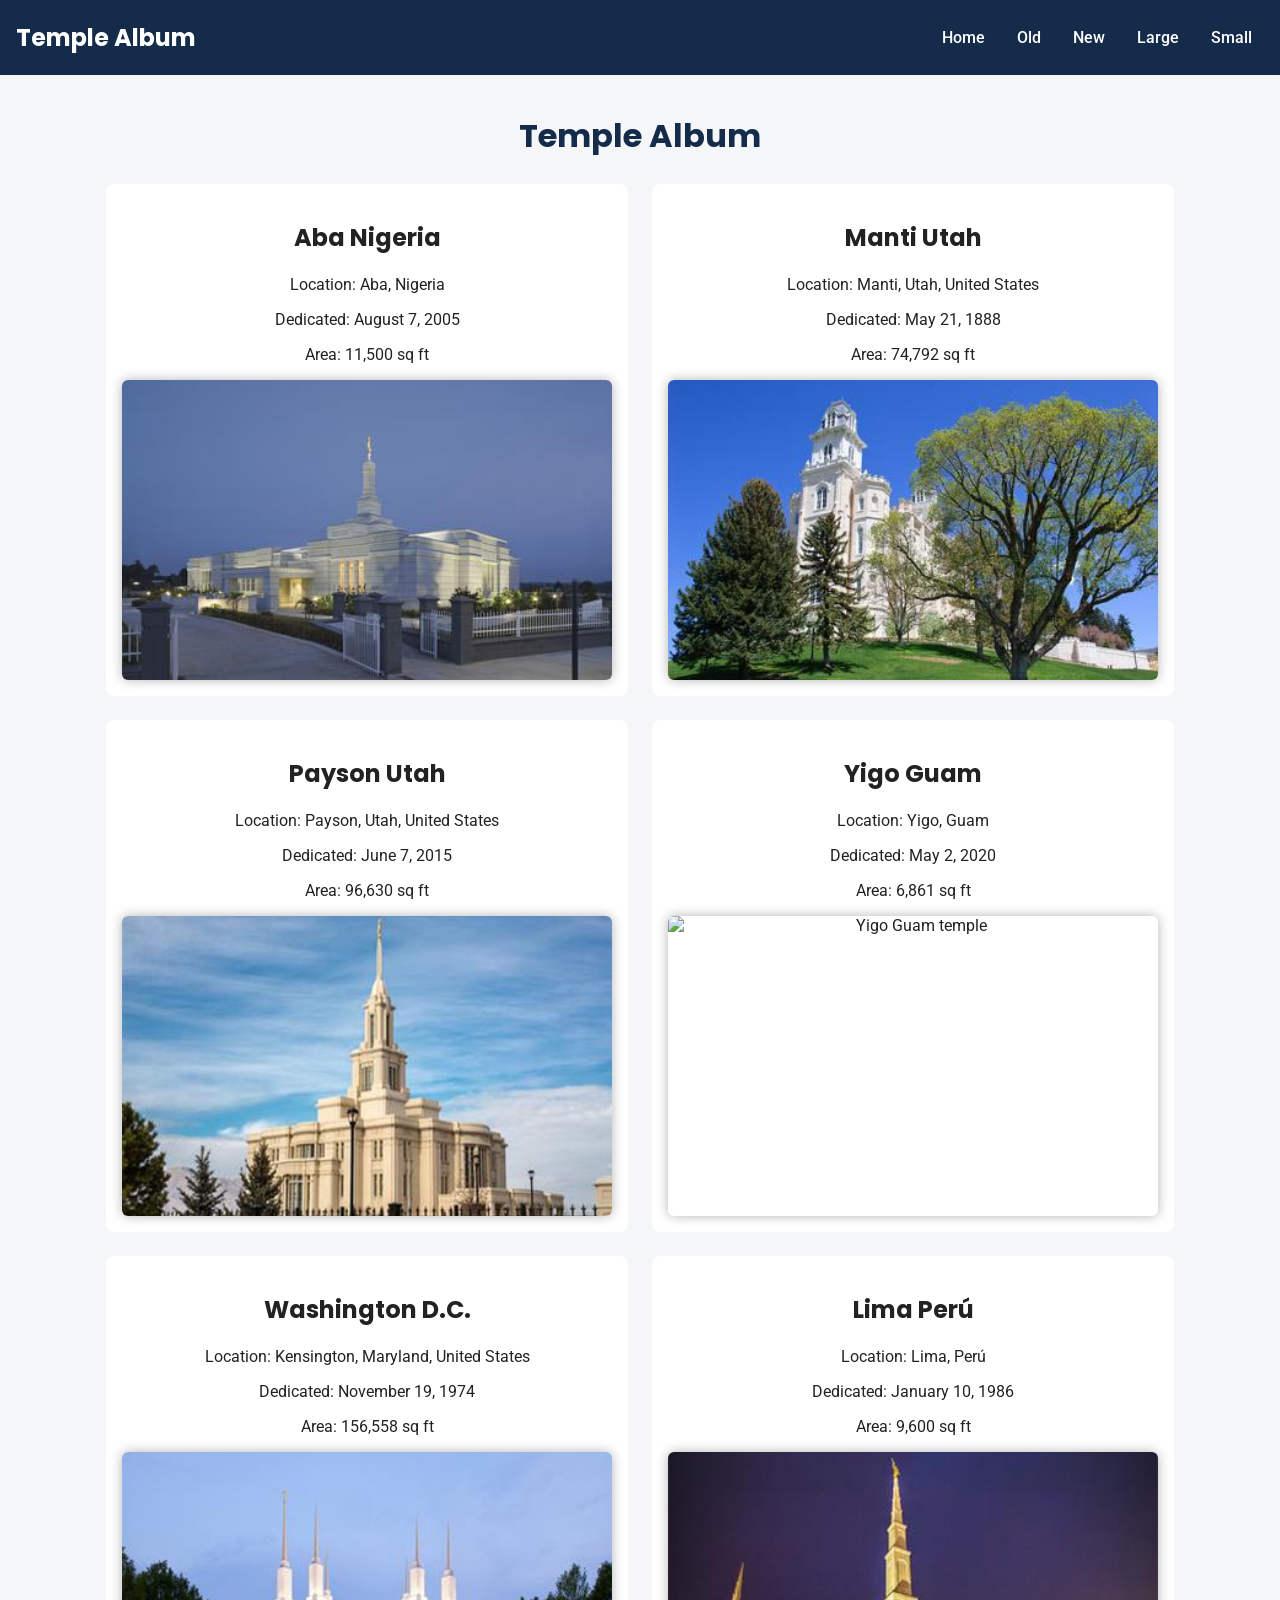
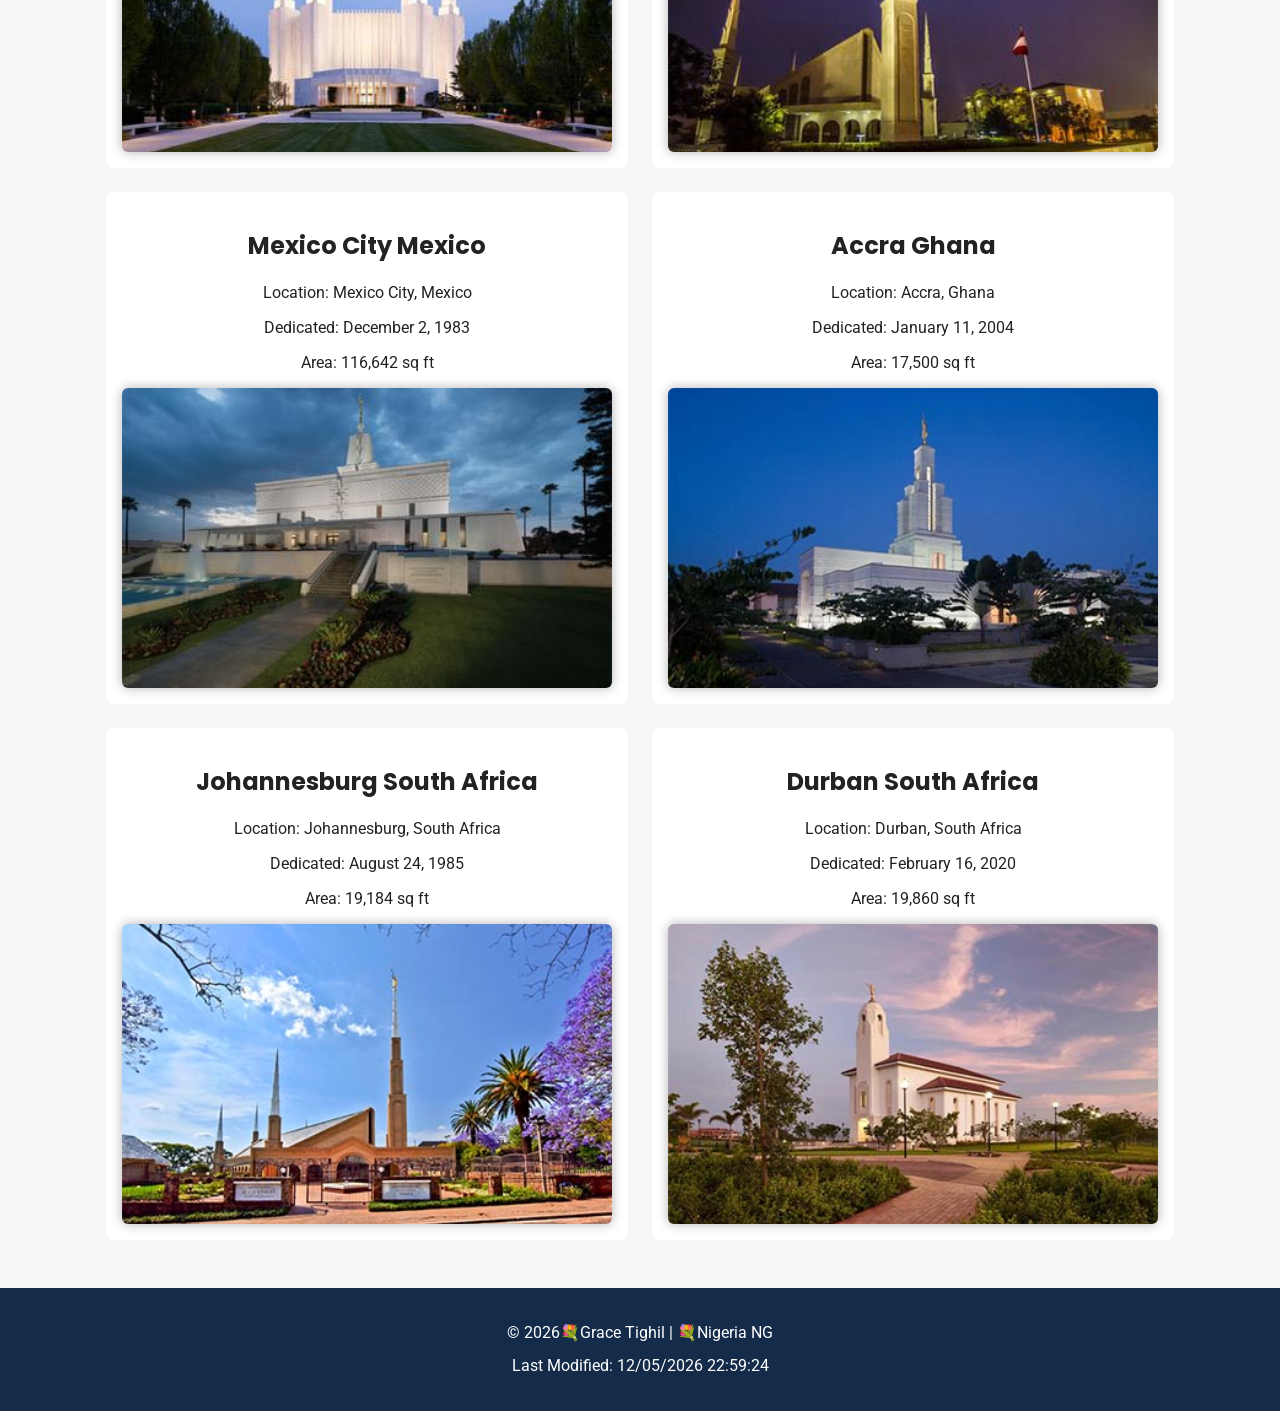
==== filtered-temples.html @ a92224c7 "updated" ====
<!DOCTYPE html>
<html lang="en">
<head>
    <meta charset="UTF-8">
    <meta name="viewport" content="width=device-width, initial-scale=1.0">
    <meta name="author" content="Grace Tighil">
    <meta name="description" content="A responsive temple album displaying temple names, locations, dedication dates, sizes, and photographs.">
    
    <title>Temple Album | WDD 131</title>
    <link rel="icon" href="favicon.svg" type="image/svg+xml">

    <link rel="stylesheet" href="styles/filtered-temples.css">
    <link rel="stylesheet" href="styles/filtered-temples-large.css">

    <script src="scripts/filtered-temples.js" defer></script>

    <link rel="preconnect" href="https://fonts.googleapis.com">
    <link rel="preconnect" href="https://fonts.gstatic.com" crossorigin>
    <link href="https://fonts.googleapis.com/css2?family=Poppins:wght@400;500;700&family=Roboto:ital,wght@0,100..900;1,100..900&display=swap" rel="stylesheet">
</head>
<body>
    <header>
        <h2>Temple Album</h2>

        <button id="menu-button" aria-label="open navigation menu" aria-expanded="false">
            ☰
        </button>

    <nav id="navigation">
    <a href="#" id="home">Home</a>
    <a href="#" id="old">Old</a>
    <a href="#" id="new">New</a>
    <a href="#" id="large">Large</a>
    <a href="#" id="small">Small</a>
</nav>
    </header>

    <main>
        <h1>Temple Album</h1>

        <div class="temple-grid">

        </div>
    </main>

    <footer>
        <p>&copy; <span id="currentyear"></span>💐Grace Tighil | 💐Nigeria NG </p>
        <p id="lastModified"></p>
    </footer>
    
</body>
</html>
---- styles/filtered-temples.css ----
/* General page styles */
* {
    box-sizing: border-box;
}

body {
    margin: 0;
    font-family: "Roboto", sans-serif;
    background-color: #f4f6f8;
    color: #222222;
}

/* Typography */
h1,
h2,
h3,
figcaption {
    font-family: "Poppins", sans-serif;
}

/* Header */
header {
    background-color: #142B4A;
    color: #FFFFFF;
    padding: 1rem;
    display: flex;
    justify-content: space-between;
    align-items: center;
    flex-wrap: wrap;
}

header h2 {
    margin: 0;
    font-size: 1.5rem;
}

/* Hamburger menu button */
#menu-button {
    display: block;
    padding: 0.4rem 0.7rem;
    border: 2px solid #C5A15A;
    border-radius: 5px;
    background-color: #142B4A;
    color: #FFFFFF;
    font-size: 1.5rem;
    cursor: pointer;
}

/* Mobile navigation */
nav {
    display: none;
    flex-direction: column;
    align-items: center;
    gap: 0.5rem;
    width: 100%;
    flex-basis: 100%;
}

nav.show {
    display: flex;
}

nav a {
    display: block;
    width: 100%;
    padding: 0.75rem;
    color: #FFFFFF;
    text-decoration: none;
    text-align: center;
    font-weight: 500;
}

/* Navigation hover effect */
nav a:hover {
    background-color: #C5A15A;
    color: #142B4A;
    border-radius: 5px;
}

/* Responsive images */
figure img {
    width: 100%;
    height: 300px;
    display: block;
    aspect-ratio: 399 / 250;
    object-fit: cover;
    object-position: center;
    border-radius: 6px;
    box-shadow: 0 0 12px rgba(0, 0, 0, 0.30);
}

/* Mobile picture layout */
.temple-grid {
    display: grid;
    grid-template-columns:  1fr;
    gap: 1.5rem;
}

/* Figures */
figure {
    margin: 0;
    background-color: #FFFFFF;
    padding: 1rem;
    border-radius: 8px;
    overflow: hidden;
    text-align: center;
}

/* Footer */
footer {
    background-color: #142B4A;
    color: #FFFFFF;
    text-align: center;
    padding: 1.5rem;
    margin-top: 2rem;
}

footer p {
    margin: 0.5rem 0;
    line-height: 1.6;
}

/* Main content*/
main {
    max-width: 1200px;
    margin: 0 auto;
    padding: 1rem;
}

h1 {
    text-align: center;
    color: #142B4A;
    margin-bottom: 1.5rem;
}


/* Image captions */
figcaption {
    padding: 0.75rem;
    font-weight: 500;
    color: #142B4A;
}
---- styles/filtered-temples-large.css ----
@media screen and (min-width: 768px) {

    /* Hide hamburger button */
    #menu-button {
        display: none;
    }

    /* Horizontal navigation */
    nav {
        display: flex;
        flex-direction: row;
        width: auto;
        flex-basis: auto;
        margin-top: 0;
    }

    nav a {
        width: auto;
    }

    /* Three-column picture layout */
    .temple-grid {
        grid-template-columns: repeat(2, 1fr);
    }

    /* Center main content */
    main {
        max-width: 1100px;
        margin: 0 auto;
        padding: 1rem;
    }
    
}
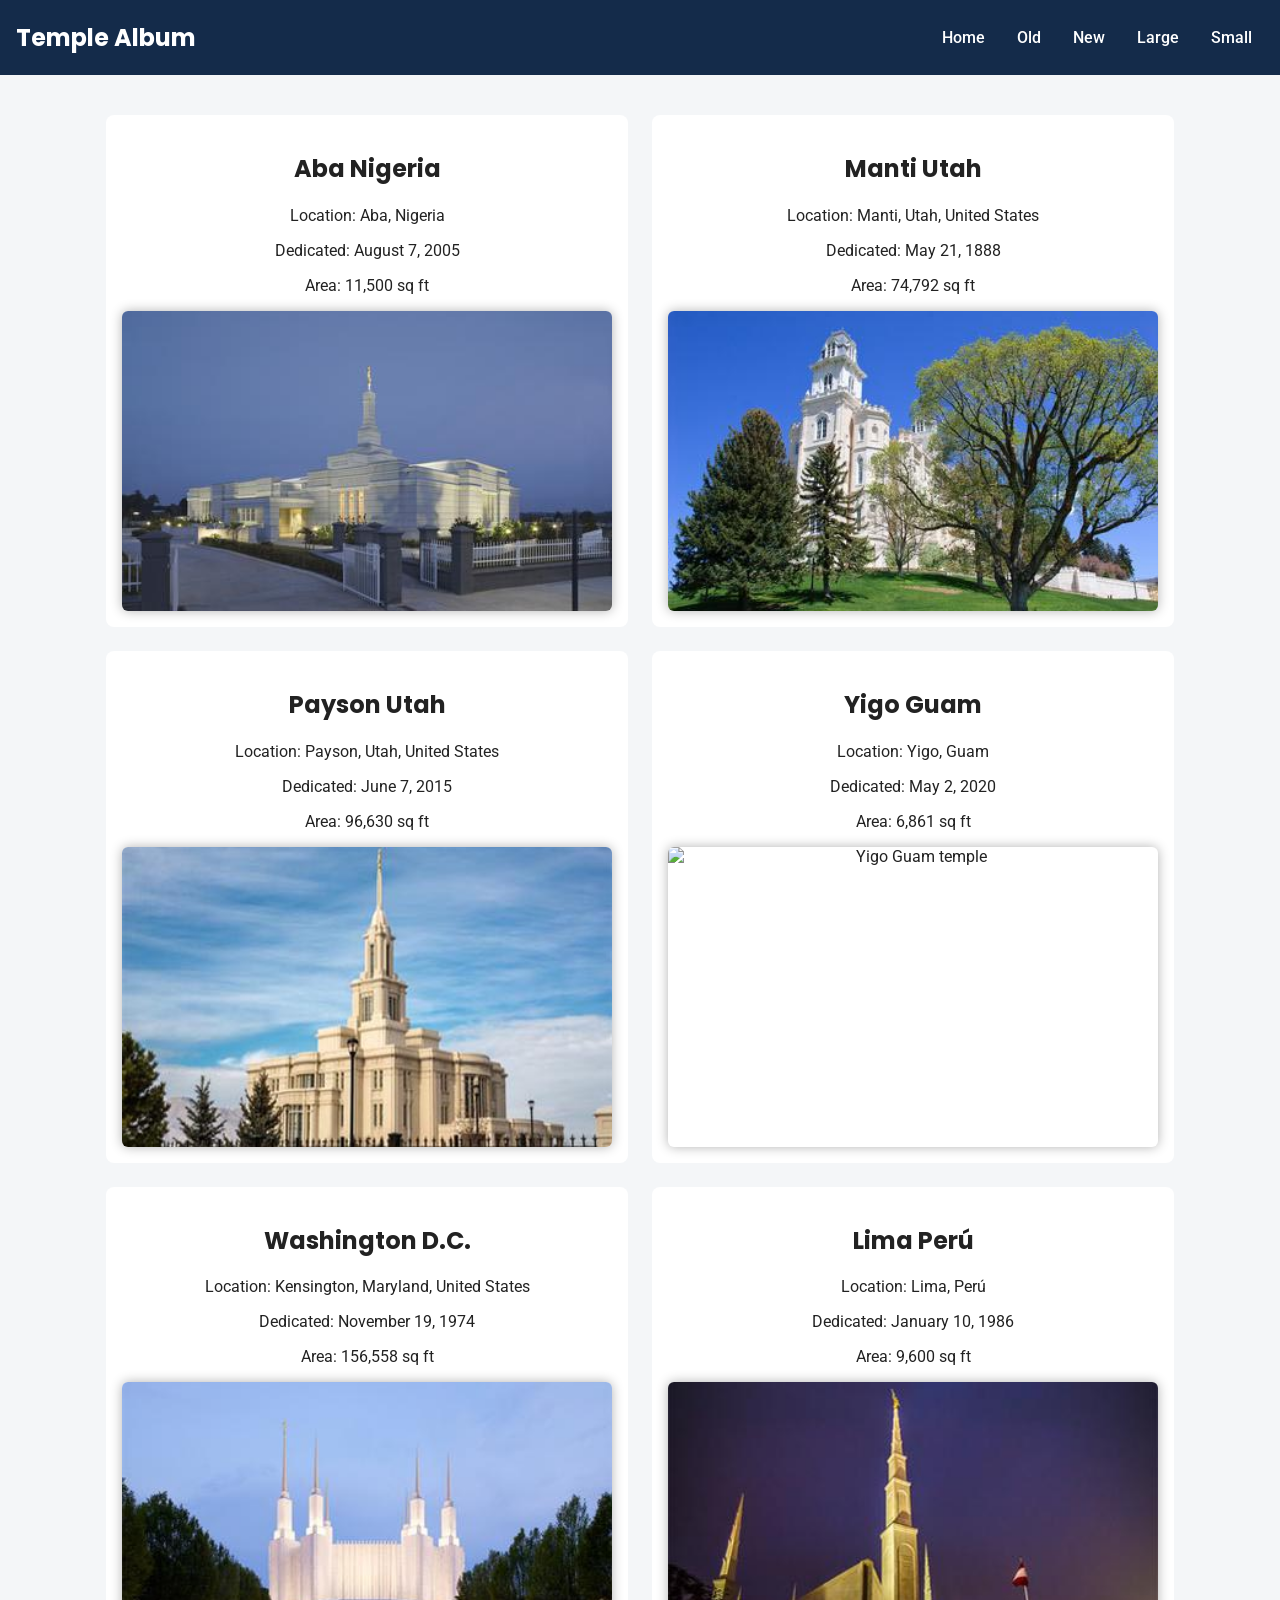
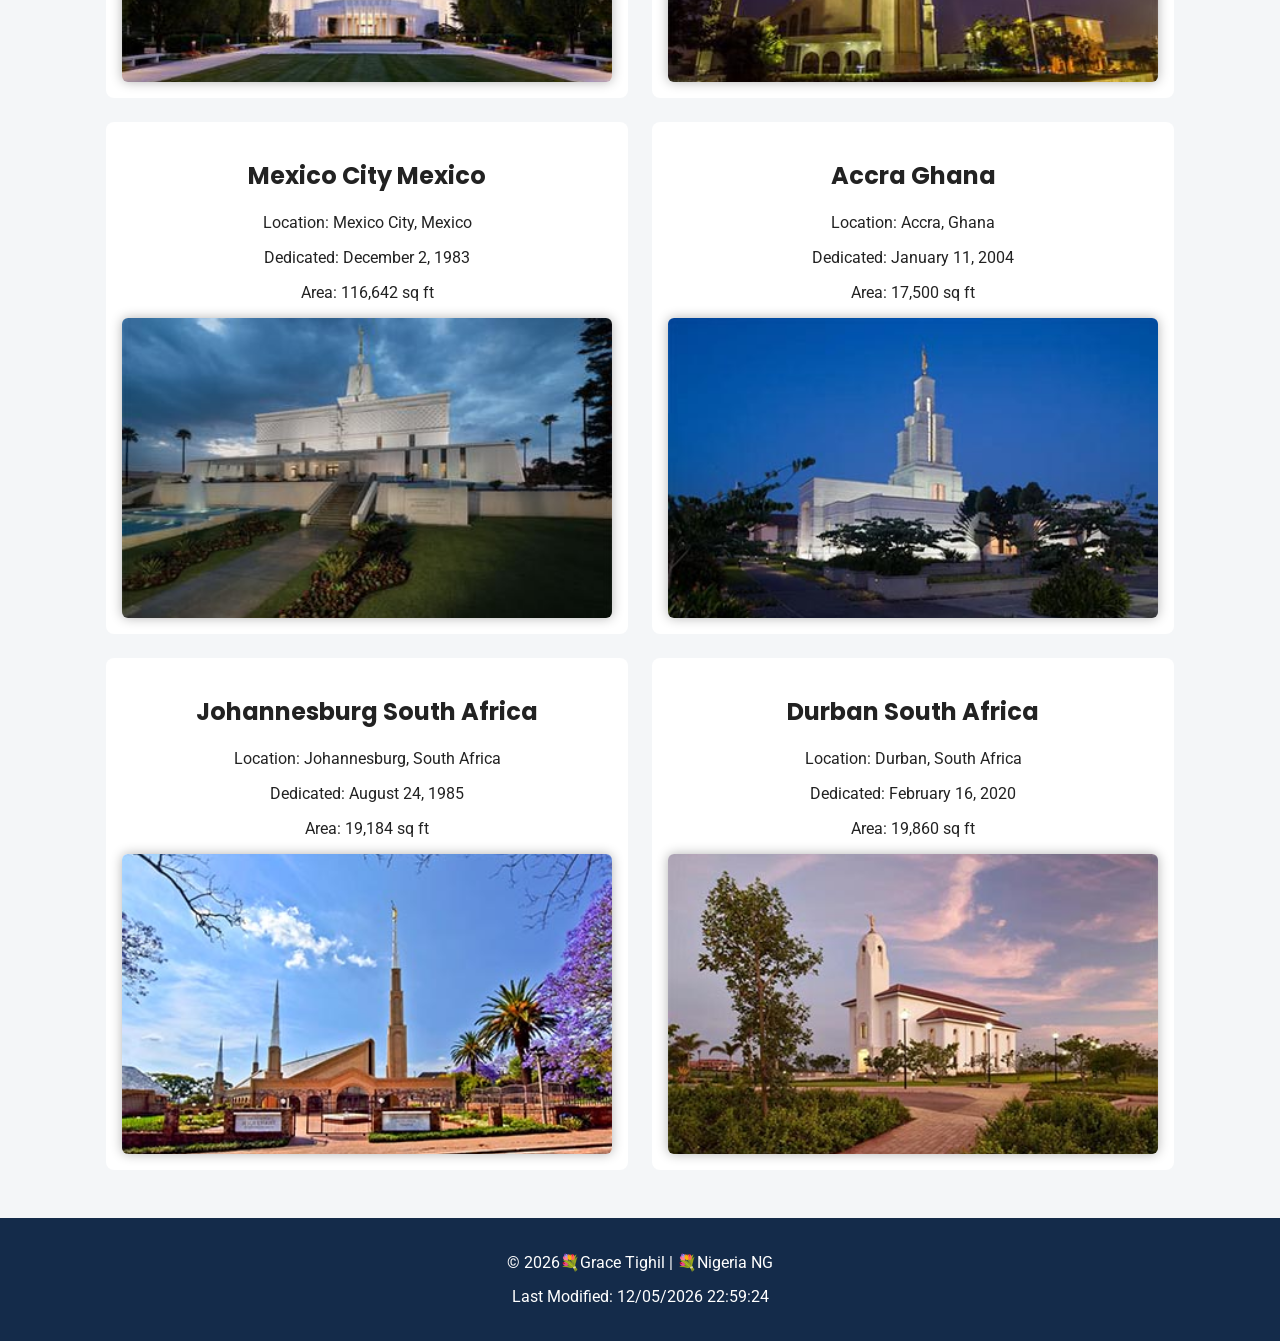
==== commit aefccdde: "update" ====
--- a/filtered-temples.html
+++ b/filtered-temples.html
@@ -36,7 +36,7 @@
     </header>
 
     <main>
-        <h1>Temple Album</h1>
+        <h1></h1>
 
         <div class="temple-grid">
 
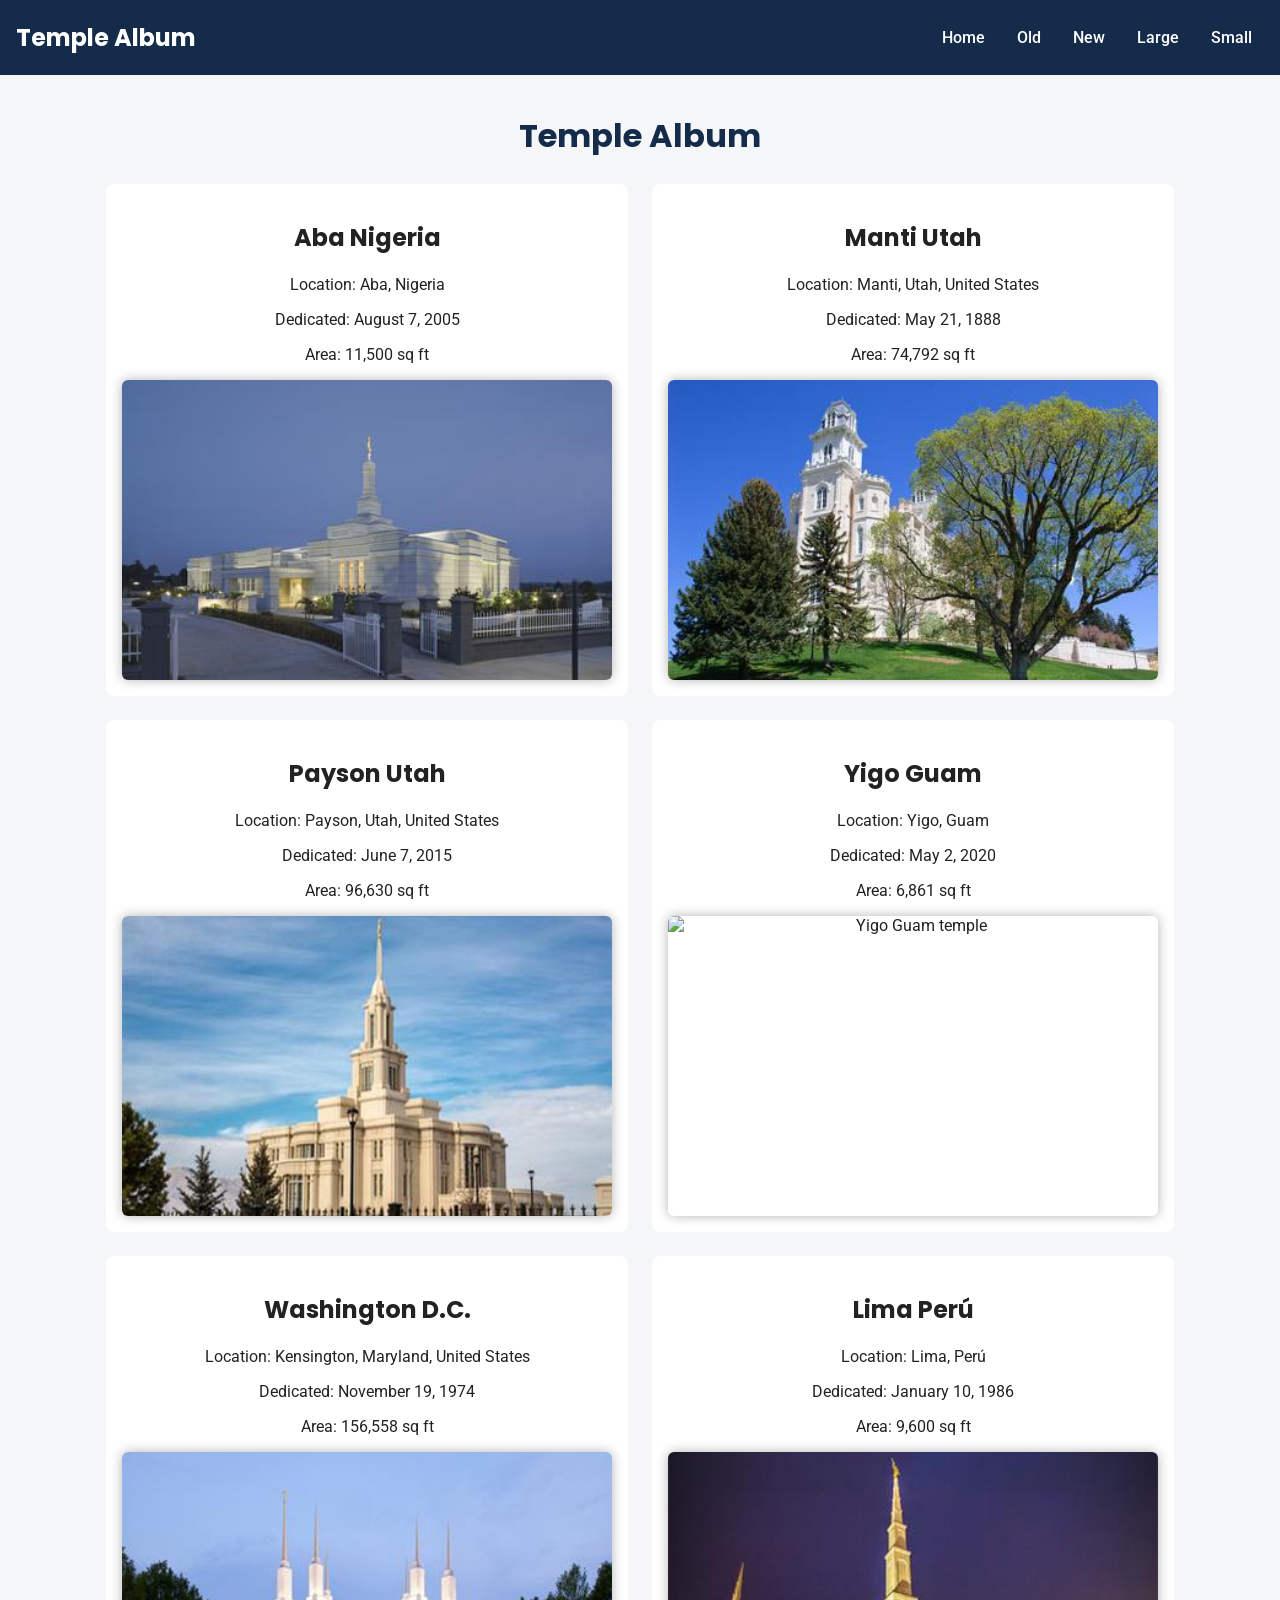
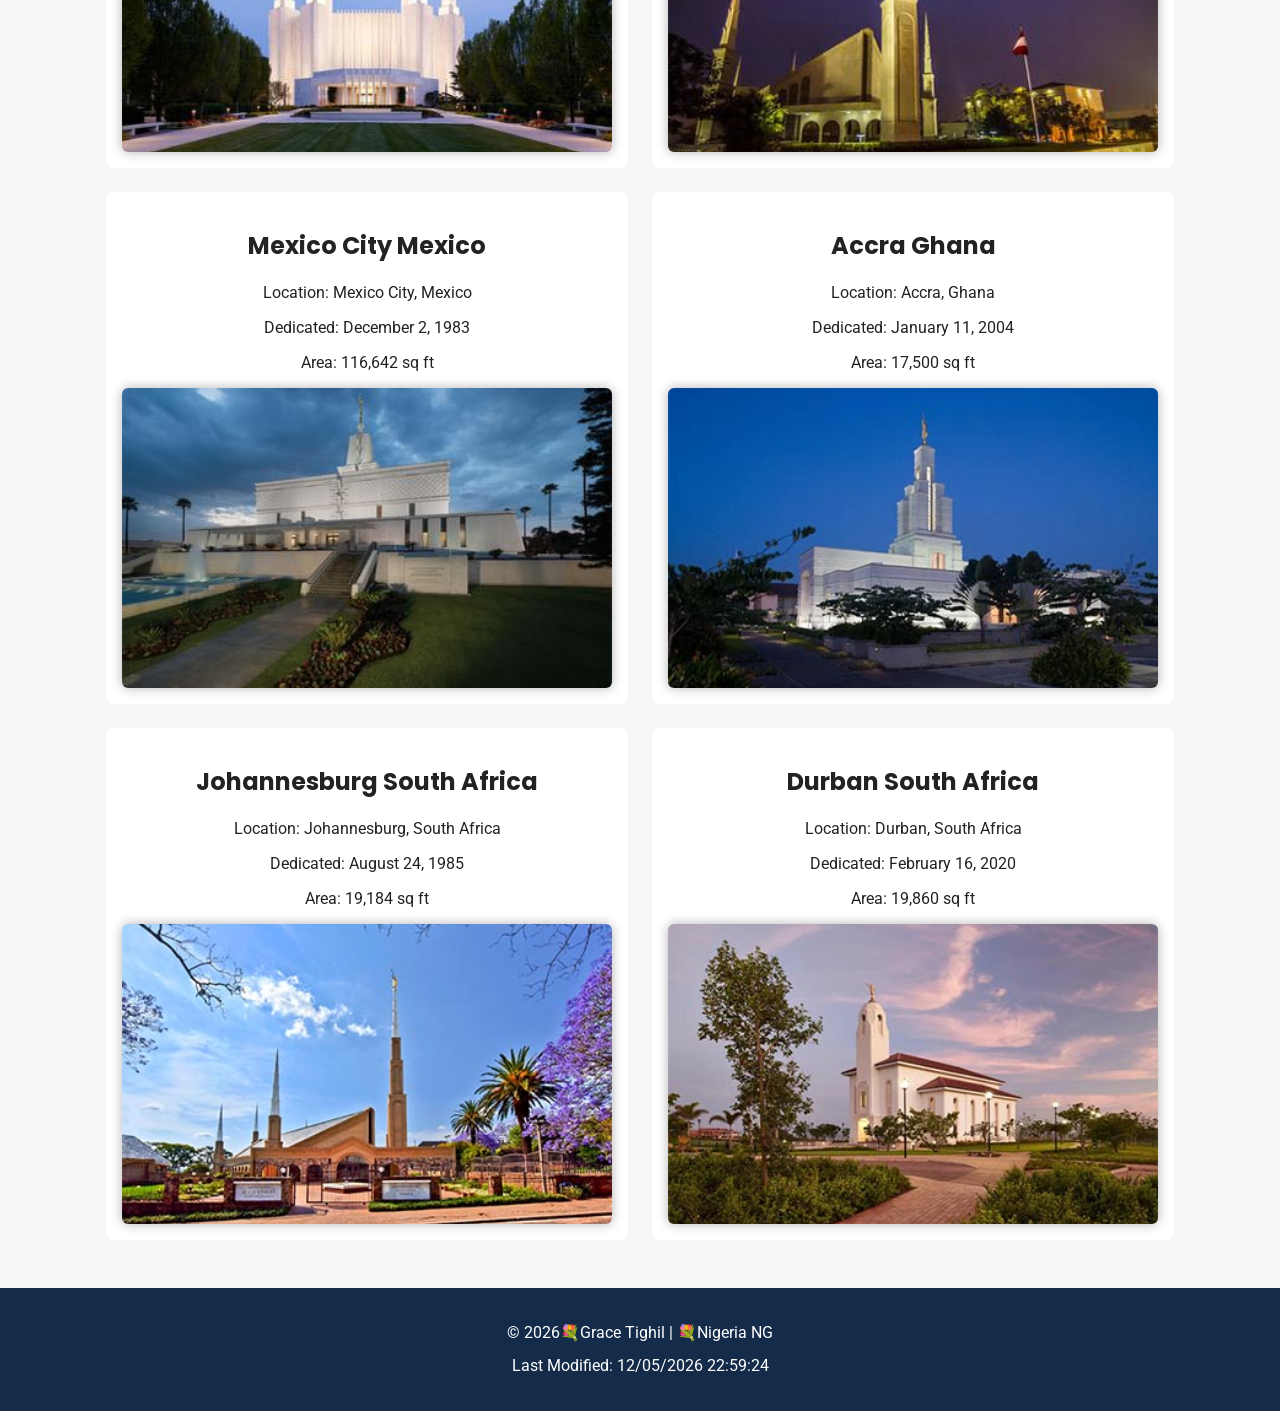
==== commit c89ae0c9: "update" ====
--- a/filtered-temples.html
+++ b/filtered-temples.html
@@ -36,7 +36,7 @@
     </header>
 
     <main>
-        <h1></h1>
+        <h1>Temple Album</h1>
 
         <div class="temple-grid">
 
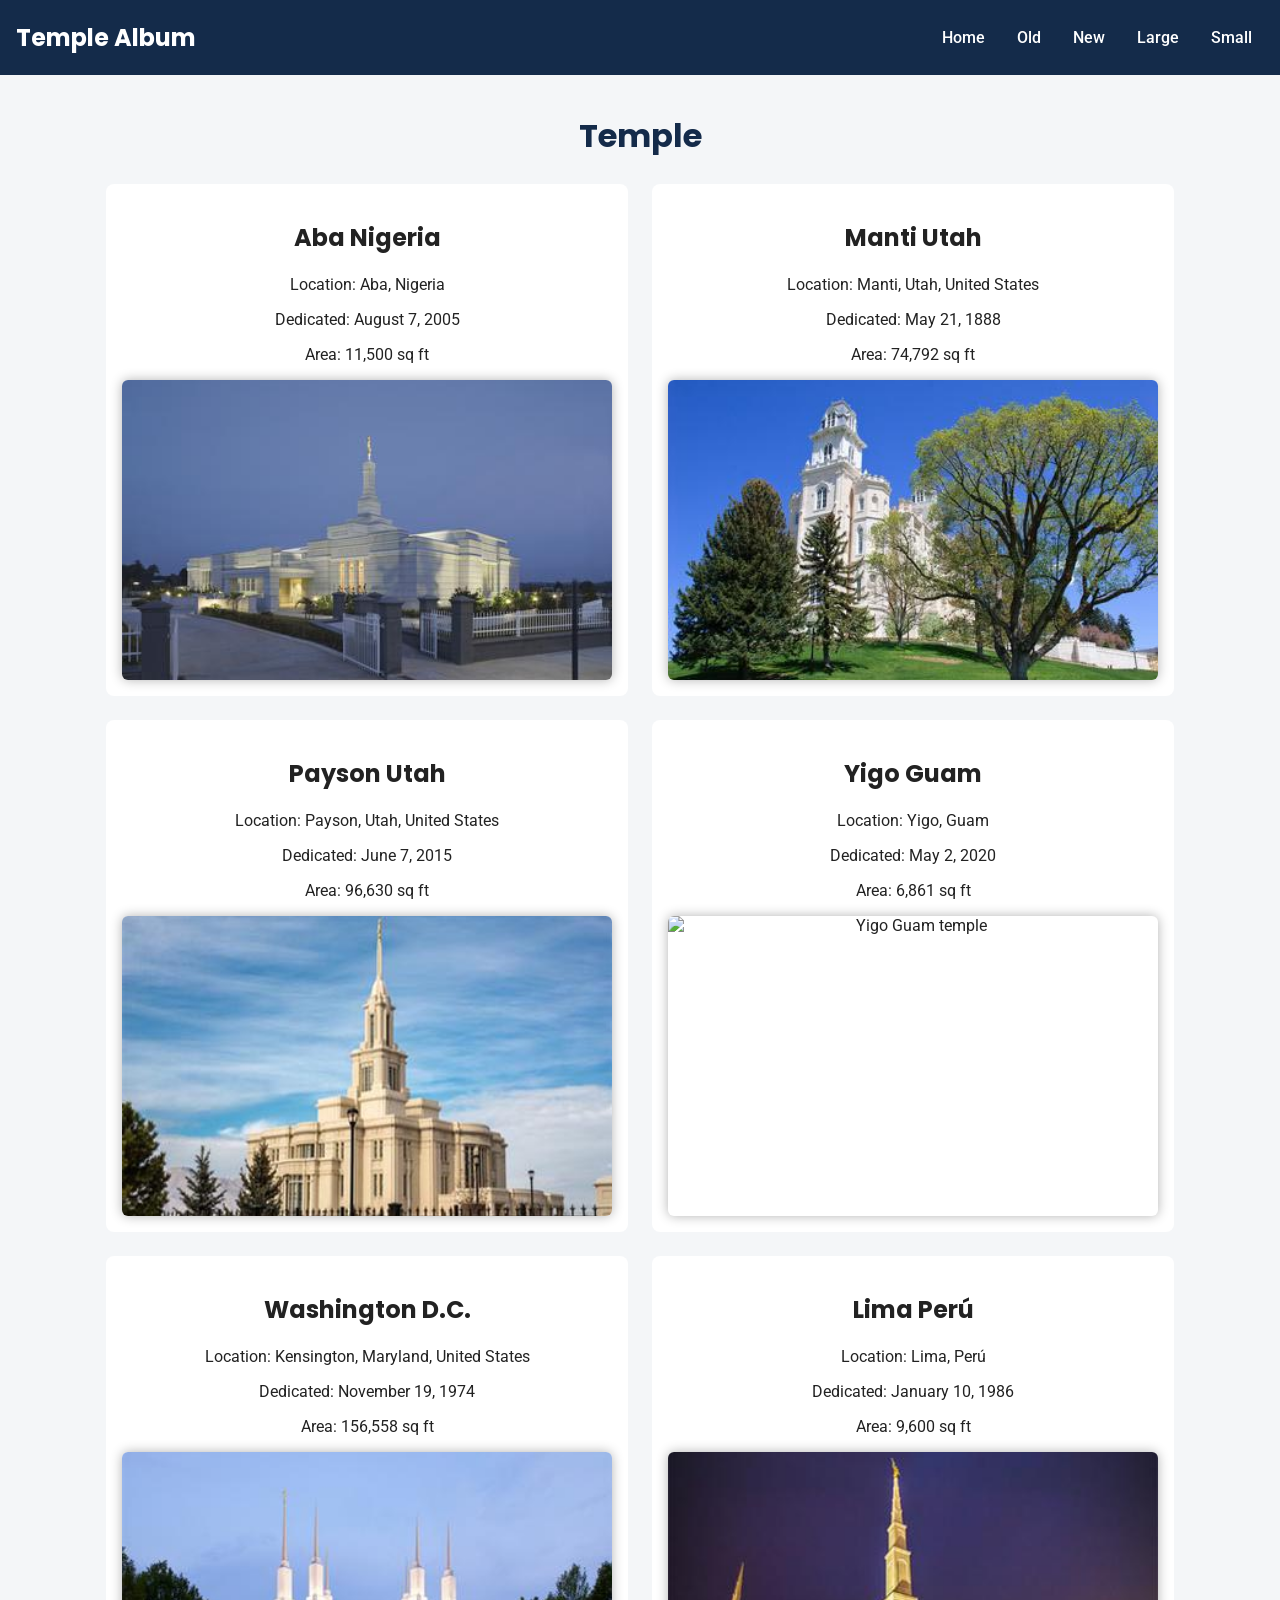
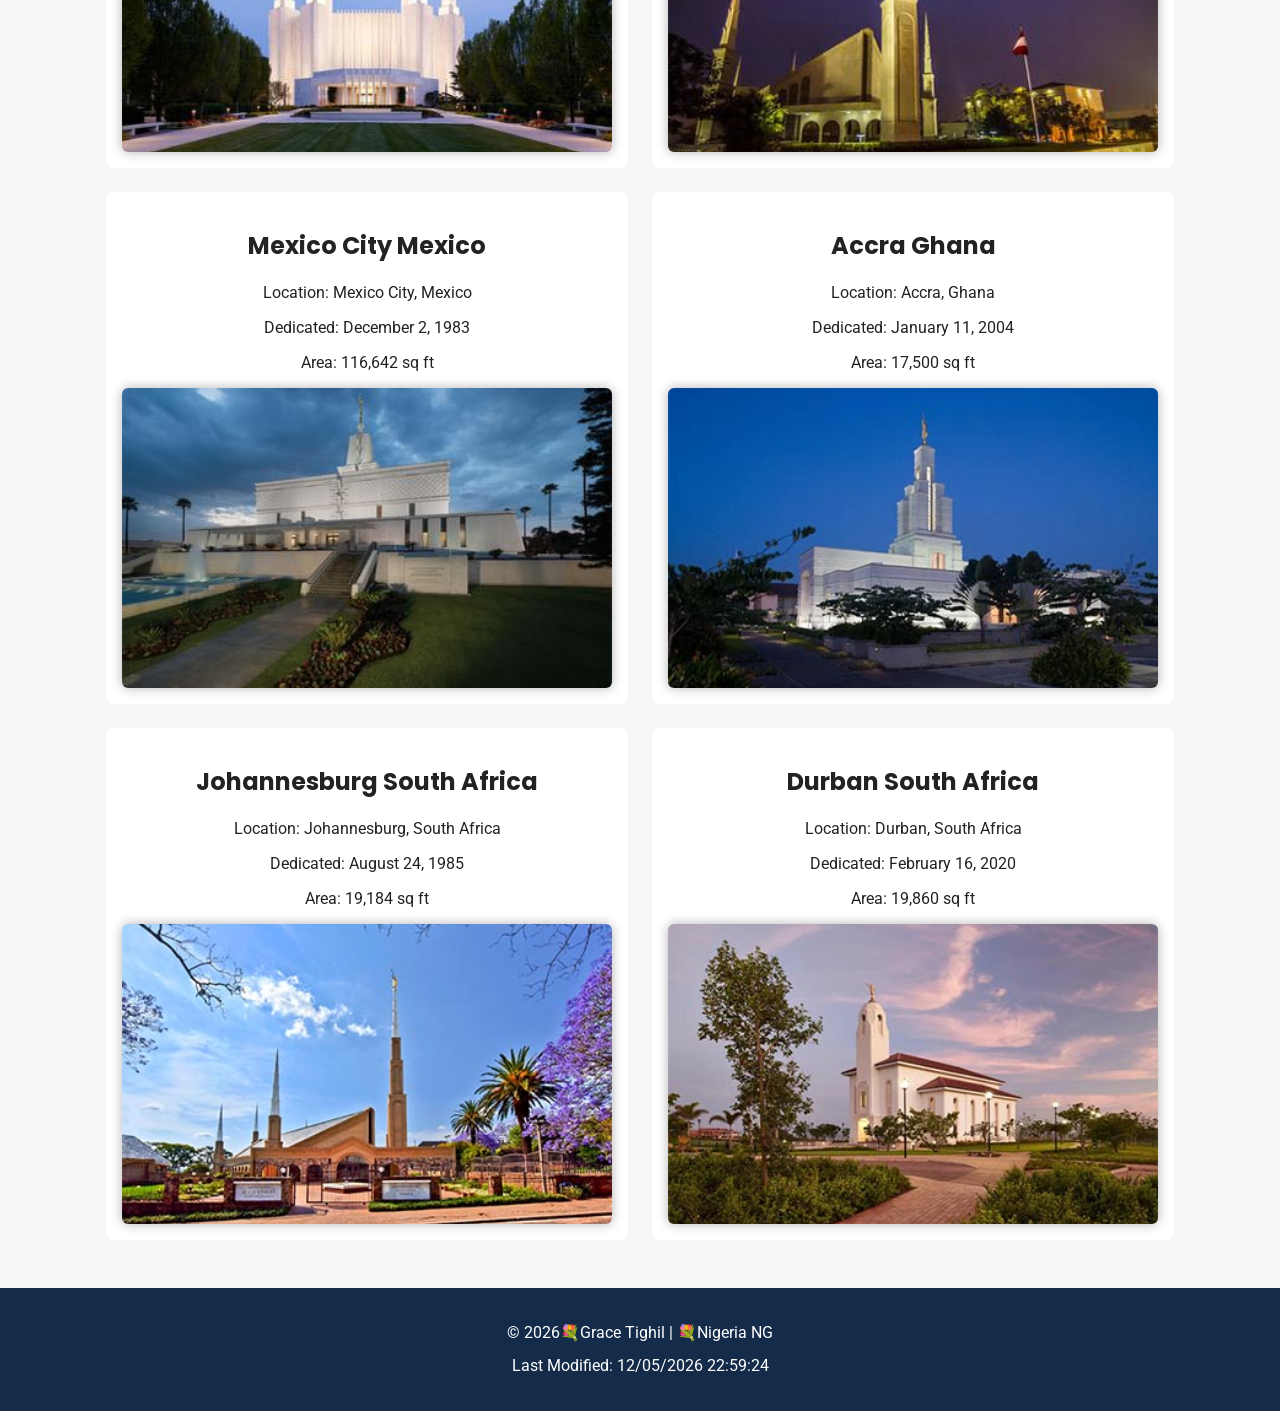
==== commit 67c28e88: "update" ====
--- a/filtered-temples.html
+++ b/filtered-temples.html
@@ -36,7 +36,7 @@
     </header>
 
     <main>
-        <h1>Temple Album</h1>
+        <h1>Temple</h1>
 
         <div class="temple-grid">
 
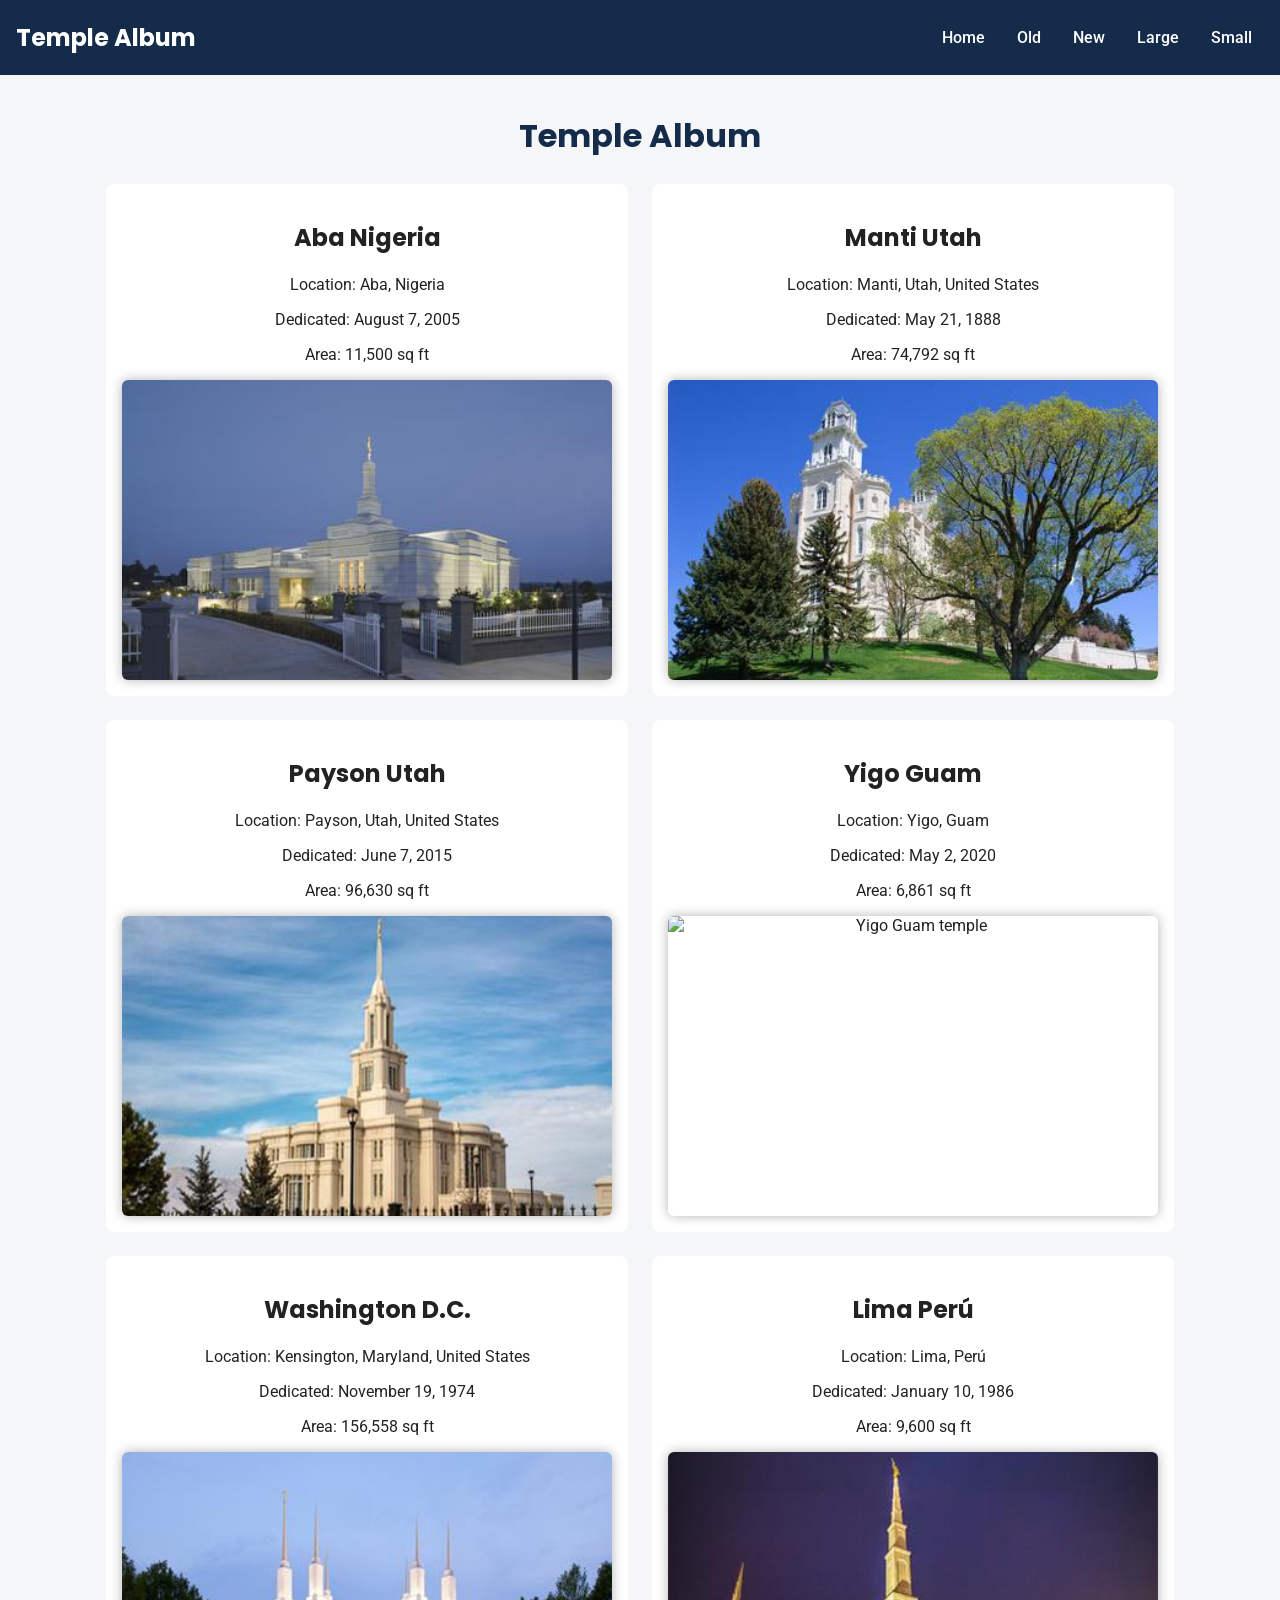
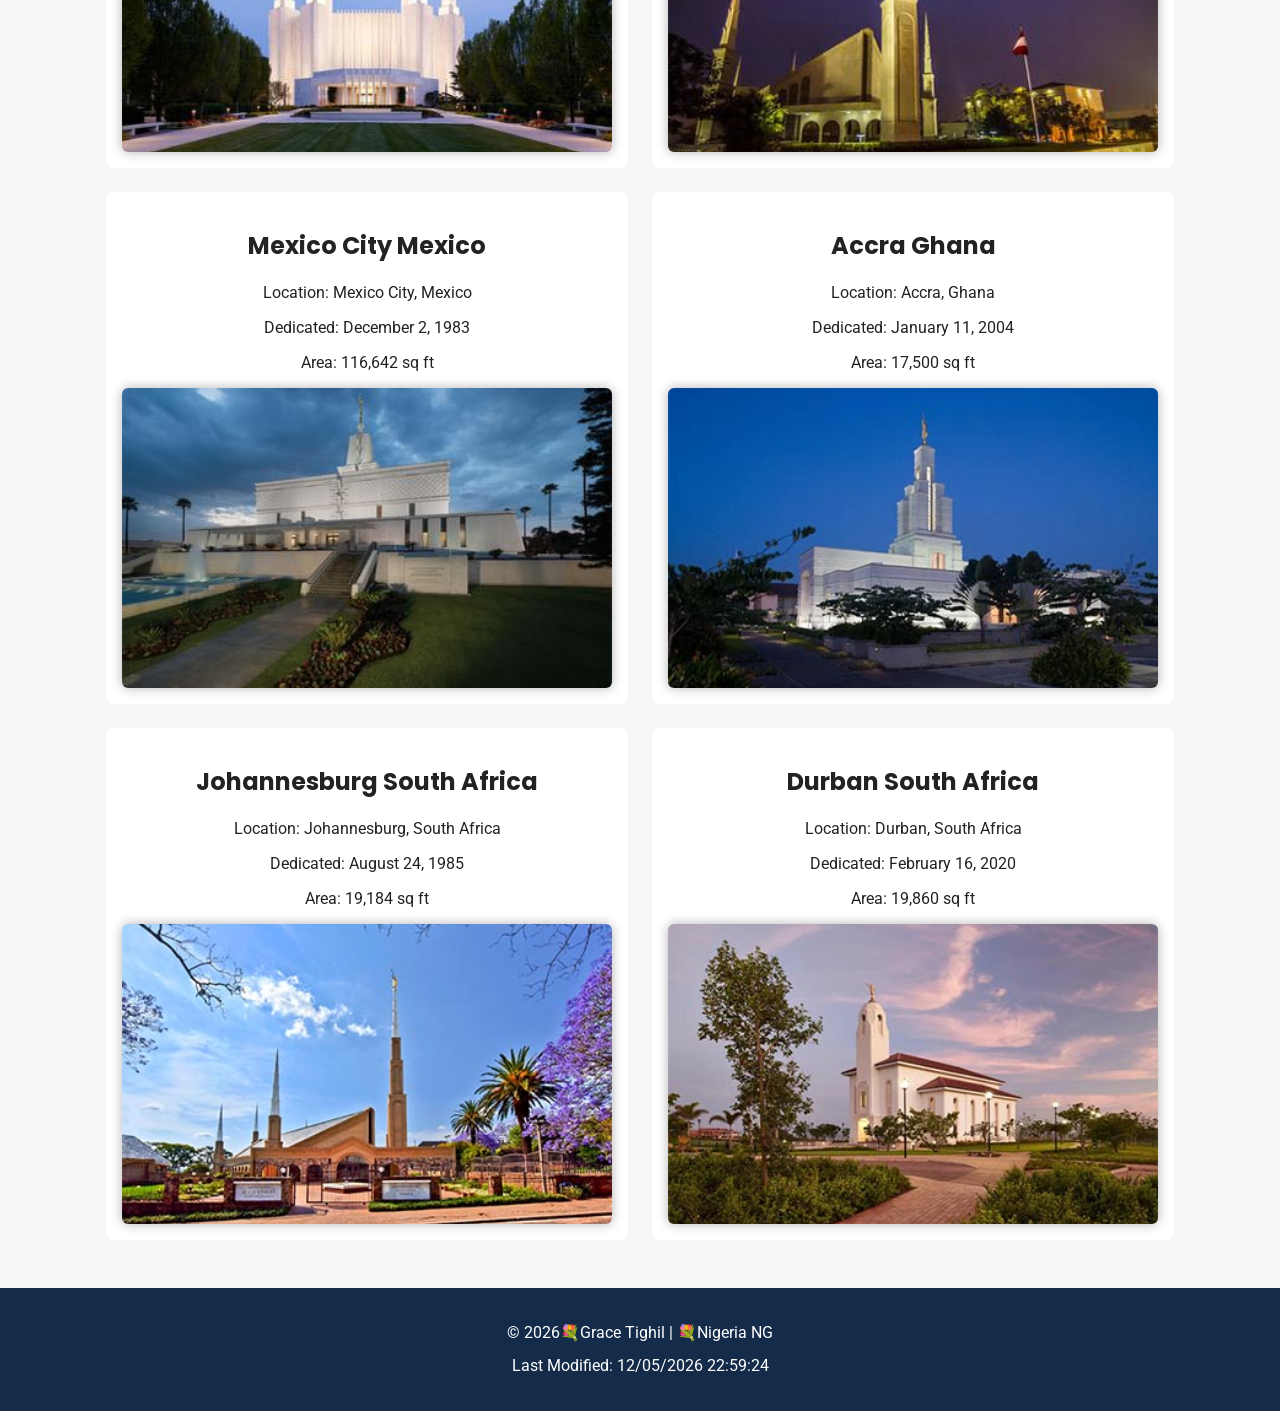
==== commit 4a1c39aa: "update" ====
--- a/filtered-temples.html
+++ b/filtered-temples.html
@@ -36,7 +36,7 @@
     </header>
 
     <main>
-        <h1>Temple</h1>
+        <h1>Temple Album</h1>
 
         <div class="temple-grid">
 
